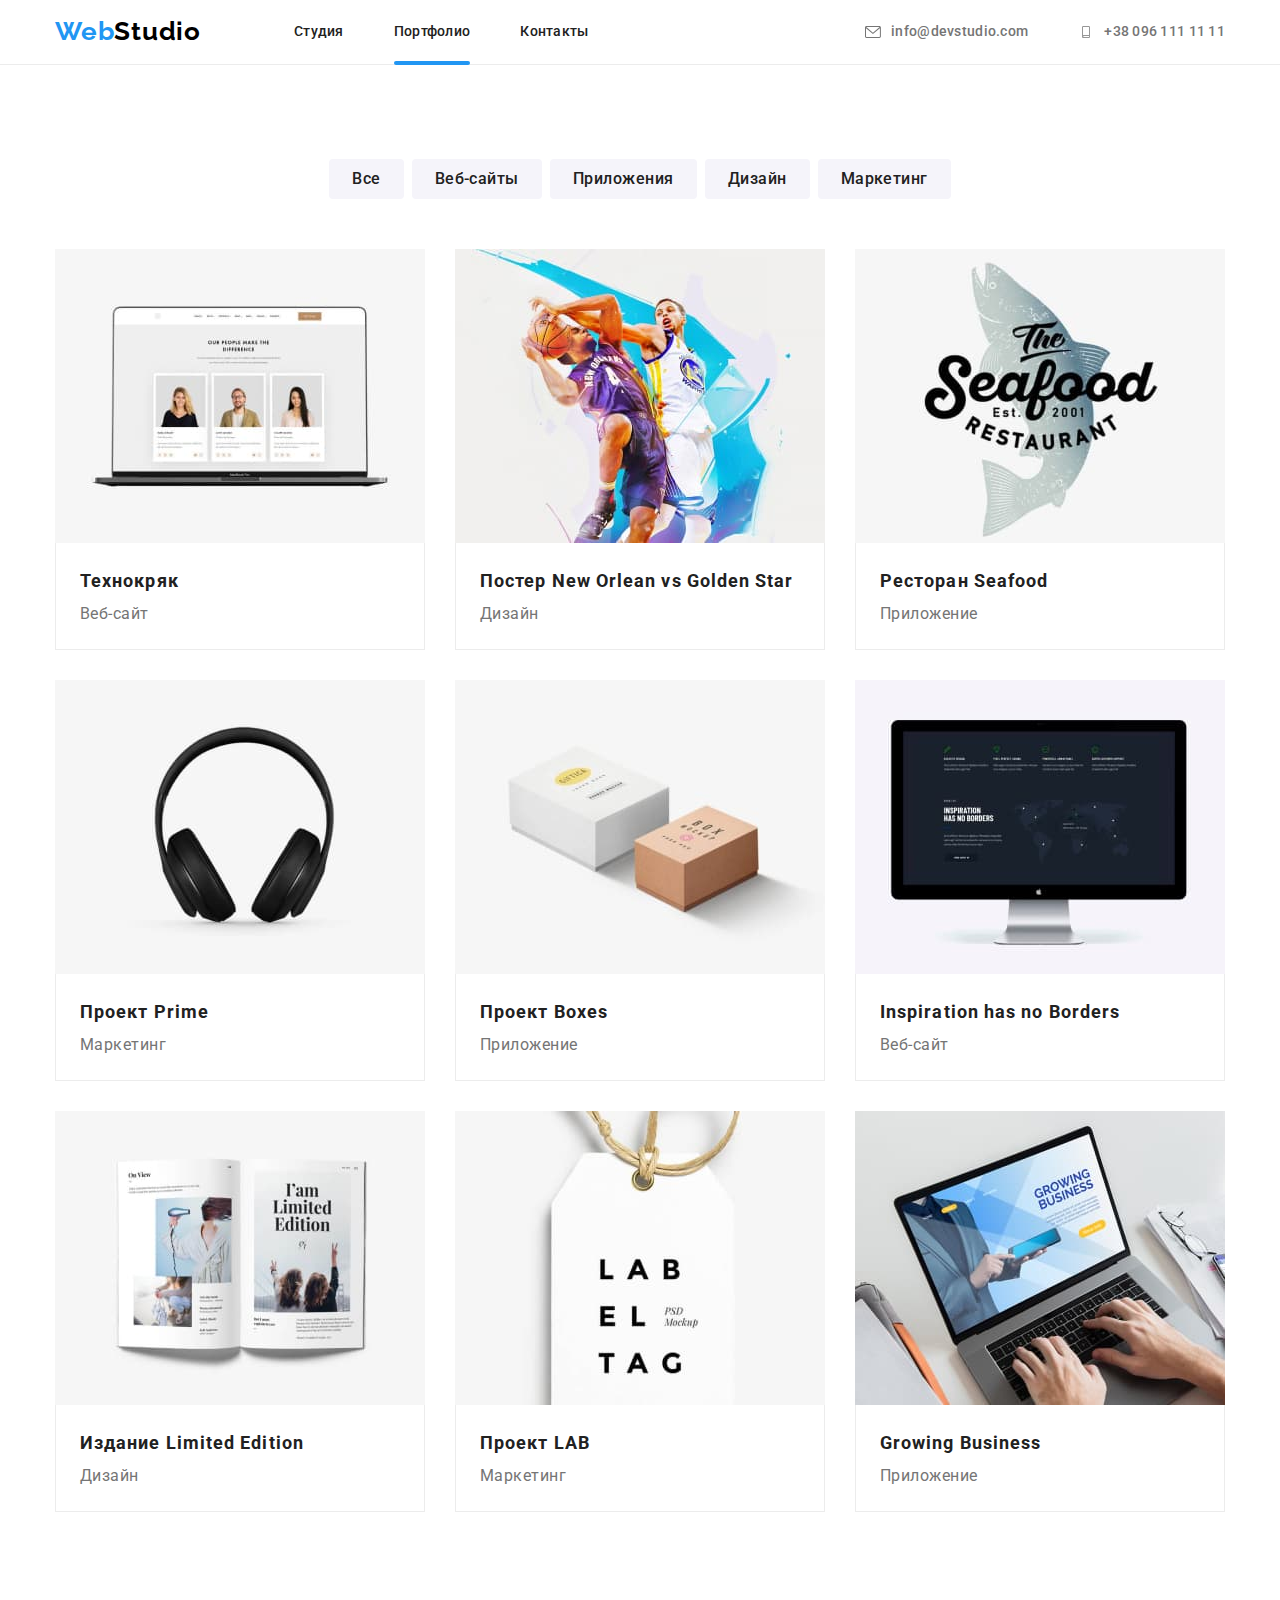
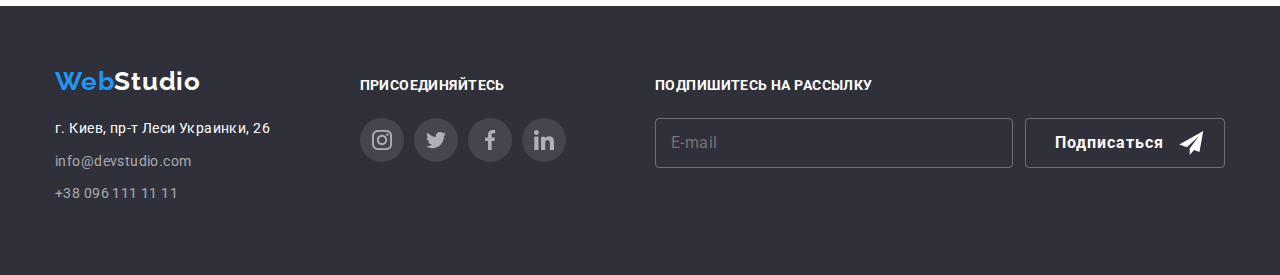
==== portfolio.html @ df714ef7 "17/12" ====
<!DOCTYPE html>
<html lang="en">
  <head>
    <meta charset="UTF-8" />
    <meta http-equiv="X-UA-Compatible" content="IE=edge" />
    <meta name="viewport" content="width=device-width, initial-scale=1.0" />
    <title>Document</title>
    <link rel="preconnect" href="https://fonts.googleapis.com" />
    <link rel="preconnect" href="https://fonts.gstatic.com" crossorigin />
    <link
      href="https://fonts.googleapis.com/css2?family=Raleway:wght@700&family=Roboto:wght@400;500;700&display=swap"
      rel="stylesheet"
    />
    <link rel="preconnect" href="https://fonts.googleapis.com" />
    <link rel="preconnect" href="https://fonts.gstatic.com" crossorigin />
    <link
      href="https://fonts.googleapis.com/css2?family=Roboto:wght@900&display=swap"
      rel="stylesheet"
    />
    <link
      rel="stylesheet"
      href="https://cdnjs.cloudflare.com/ajax/libs/modern-normalize/1.1.0/modern-normalize.min.css"
    />
    <link rel="stylesheet" href="./css/main.css" />
  </head>

  <body>
    <!--шапка портфолио-->

    <header class="header">
      <div class="conteiner header-main">
        <nav class="header-navigation">
          <a class="logo" href=""> <span class="logo-span">Web</span>Studio </a>
          <ul class="list header-navigation__header-list header-list">
            <li class="header-item">
              <a class="link header-link" href="./index.html">Студия</a>
            </li>
            <li class="header-item">
              <a class="link header-link current" href="./portfolio.html"
                >Портфолио</a
              >
            </li>
            <li class="header-item">
              <a class="link header-link" href="">Контакты</a>
            </li>
          </ul>
        </nav>

        <ul class="list list-link link-contacts">
          <li class="contacts-link">
            <a class="link link-mail" href="milto:info@devstudio.com">
              <div class="icon">
                <svg class="icon-link-mail" width="16" height="12">
                  <use
                    href="./images/icons/symbol-defs.svg#icon-envelope-hover"
                  ></use>
                </svg>
              </div>
              info@devstudio.com
            </a>
          </li>
          <li class="contacts-link">
            <a class="link link-phone" href="tel:+380961111111">
              <div class="icon">
                <svg class="icon-link-phone" width="16" height="12">
                  <use
                    href="./images/icons/symbol-defs.svg#icon-smartphone1"
                  ></use>
                </svg>
              </div>
              +38 096 111 11 11
            </a>
          </li>
        </ul>
      </div>
    </header>

    <!--основная информация портфолио-->
    <main>
      <section class="conteiner-hero-portfolio">
        <div class="conteiner">
          <ul class="list list-btn">
            <li class="title-btn">
              <button type="button" class="title-btn-portfolio">Все</button>
            </li>
            <li class="title-btn">
              <button type="button" class="title-btn-portfolio">
                Веб-сайты
              </button>
            </li>
            <li class="title-btn">
              <button type="button" class="title-btn-portfolio">
                Приложения
              </button>
            </li>
            <li class="title-btn">
              <button type="button" class="title-btn-portfolio">Дизайн</button>
            </li>
            <li class="title-btn">
              <button type="button" class="title-btn-portfolio">
                Маркетинг
              </button>
            </li>
          </ul>

          <h1 class="visually-hidden">заголовок которого нет</h1>
          <ul class="list list-portfolio">
            <li class="link-cards-portfolio">
              <a class="link cards-portfolio">
                <div class="portfolio-foto">
                  <img
                    src="./images/items/item  1.jpg"
                    alt="фото трех людей"
                    width="370"
                    height="294"
                  />
                  <div class="portfolio-foto-window">
                    <p class="text-window-portfolio">
                      Технокряк это современная площадка распространения
                      коронавируса. Компании используют эту платформу для
                      цифрового шпионажа и атак на защищённые сервера
                      конкурентов.
                    </p>
                  </div>
                </div>

                <div class="card-portfolio-footer">
                  <h2 class="title-work">Технокряк</h2>
                  <p class="name-work">Веб-сайт</p>
                </div>
              </a>
            </li>

            <li class="link-cards-portfolio">
              <a class="link cards-portfolio">
                <div class="portfolio-foto">
                  <img
                    src="./images/items/item 2.jpg"
                    alt="фото спортсменов"
                    width="370"
                    height="294"
                  />
                  <div class="portfolio-foto-window">
                    <p class="text-window-portfolio">
                      Технокряк это современная площадка распространения
                      коронавируса. Компании используют эту платформу для
                      цифрового шпионажа и атак на защищённые сервера
                      конкурентов.
                    </p>
                  </div>
                </div>

                <div class="card-portfolio-footer">
                  <h2 class="title-work">Постер New Orlean vs Golden Star</h2>
                  <p class="name-work">Дизайн</p>
                </div>
              </a>
            </li>

            <li class="link-cards-portfolio">
              <a class="link cards-portfolio">
                <div class="portfolio-foto">
                  <img
                    src="./images/items/item  3.jpg"
                    alt="фото постера ресторана"
                    width="370"
                    height="294"
                  />
                  <div class="portfolio-foto-window">
                    <p class="text-window-portfolio">
                      Технокряк это современная площадка распространения
                      коронавируса. Компании используют эту платформу для
                      цифрового шпионажа и атак на защищённые сервера
                      конкурентов.
                    </p>
                  </div>
                </div>

                <div class="card-portfolio-footer">
                  <h2 class="title-work">Ресторан Seafood</h2>
                  <p class="name-work">Приложение</p>
                </div>
              </a>
            </li>

            <li class="link-cards-portfolio">
              <a class="link cards-portfolio">
                <div class="portfolio-foto">
                  <img
                    src="./images/items/item 4.jpg"
                    alt="фото наушников"
                    width="370"
                    height="294"
                  />
                  <div class="portfolio-foto-window">
                    <p class="text-window-portfolio">
                      Технокряк это современная площадка распространения
                      коронавируса. Компании используют эту платформу для
                      цифрового шпионажа и атак на защищённые сервера
                      конкурентов.
                    </p>
                  </div>
                </div>

                <div class="card-portfolio-footer">
                  <h2 class="title-work">Проект Prime</h2>
                  <p class="name-work">Маркетинг</p>
                </div>
              </a>
            </li>

            <li class="link-cards-portfolio">
              <a class="link cards-portfolio">
                <div class="portfolio-foto">
                  <img
                    src="./images/items/item 5.jpg"
                    alt="фото двух коробок"
                    width="370"
                    height="294"
                  />
                  <div class="portfolio-foto-window">
                    <p class="text-window-portfolio">
                      Технокряк это современная площадка распространения
                      коронавируса. Компании используют эту платформу для
                      цифрового шпионажа и атак на защищённые сервера
                      конкурентов.
                    </p>
                  </div>
                </div>

                <div class="card-portfolio-footer">
                  <h2 class="title-work">Проект Boxes</h2>
                  <p class="name-work">Приложение</p>
                </div>
              </a>
            </li>

            <li class="link-cards-portfolio">
              <a class="link cards-portfolio">
                <div class="portfolio-foto">
                  <img
                    src="./images/items/item 6.jpg"
                    alt="фото монитора компьютера"
                    width="370"
                    height="294"
                  />
                  <div class="portfolio-foto-window">
                    <p class="text-window-portfolio">
                      Технокряк это современная площадка распространения
                      коронавируса. Компании используют эту платформу для
                      цифрового шпионажа и атак на защищённые сервера
                      конкурентов.
                    </p>
                  </div>
                </div>

                <div class="card-portfolio-footer">
                  <h2 class="title-work">Inspiration has no Borders</h2>
                  <p class="name-work">Веб-сайт</p>
                </div>
              </a>
            </li>

            <li class="link-cards-portfolio">
              <a class="link cards-portfolio">
                <div class="portfolio-foto">
                  <img
                    src="./images/items/item 7.jpg"
                    alt="фото раскрытой книги"
                    width="370"
                    height="294"
                  />
                  <div class="portfolio-foto-window">
                    <p class="text-window-portfolio">
                      Технокряк это современная площадка распространения
                      коронавируса. Компании используют эту платформу для
                      цифрового шпионажа и атак на защищённые сервера
                      конкурентов.
                    </p>
                  </div>
                </div>

                <div class="card-portfolio-footer">
                  <h2 class="title-work">Издание Limited Edition</h2>
                  <p class="name-work">Дизайн</p>
                </div>
              </a>
            </li>

            <li class="link-cards-portfolio">
              <a class="link cards-portfolio">
                <div class="portfolio-foto">
                  <img
                    src="./images/items/item 8.jpg"
                    alt="фото товарной бирки"
                    width="370"
                    height="294"
                  />
                  <div class="portfolio-foto-window">
                    <p class="text-window-portfolio">
                      Технокряк это современная площадка распространения
                      коронавируса. Компании используют эту платформу для
                      цифрового шпионажа и атак на защищённые сервера
                      конкурентов.
                    </p>
                  </div>
                </div>
                <div class="card-portfolio-footer">
                  <h2 class="title-work">Проект LAB</h2>
                  <p class="name-work">Маркетинг</p>
                </div>
              </a>
            </li>

            <li class="link-cards-portfolio">
              <a class="link cards-portfolio">
                <div class="portfolio-foto">
                  <img
                    src="./images/items/item  9.jpg"
                    alt="фото открытого ноутбука"
                    width="370"
                    height="294"
                  />
                  <div class="portfolio-foto-window">
                    <p class="text-window-portfolio">
                      Технокряк это современная площадка распространения
                      коронавируса. Компании используют эту платформу для
                      цифрового шпионажа и атак на защищённые сервера
                      конкурентов.
                    </p>
                  </div>
                </div>
                <div class="card-portfolio-footer">
                  <h2 class="title-work">Growing Business</h2>
                  <p class="name-work">Приложение</p>
                </div>
              </a>
            </li>
          </ul>
        </div>
      </section>
    </main>
    <footer class="conteiner-footer">
      <div class="conteiner footer-main">
        <div class="conteiner-footer-inform">
          <a class="logo logo-footer" href="./index.html">
            <span class="logo-span">Web</span>Studio
          </a>

          <address class="address">г. Киев, пр-т Леси Украинки, 26</address>
          <ul class="list list-link list-link-footer">
            <li>
              <a class="link footer-link" href="milto:info@devstudio.com"
                >info@devstudio.com</a
              >
            </li>
            <li>
              <a class="link footer-link" href="tel:+380961111111"
                >+38 096 111 11 11</a
              >
            </li>
          </ul>
        </div>
        <div class="conteiner-footer-social-links">
          <h2 class="title-social-links">присоединяйтесь</h2>
          <ul class="list social-list-footer">
            <li class="social-footer-item">
              <a href="" class="link footer-social-link">
                <svg class="footer-social-icon" width="20" height="20">
                  <use
                    href="./images/icons/symbol-defs.svg#icon-instagram-2"
                  ></use>
                </svg>
              </a>
            </li>
            <li class="social-footer-item">
              <a href="" class="link footer-social-link">
                <svg class="footer-social-icon" width="20" height="20">
                  <use
                    href="./images/icons/symbol-defs.svg#icon-twitter-1"
                  ></use>
                </svg>
              </a>
            </li>
            <li class="social-footer-item">
              <a href="" class="link footer-social-link">
                <svg class="footer-social-icon" width="20" height="20">
                  <use
                    href="./images/icons/symbol-defs.svg#icon-facebook-1"
                  ></use>
                </svg>
              </a>
            </li>
            <li class="social-footer-item">
              <a href="" class="link footer-social-link">
                <svg class="footer-social-icon" width="20" height="20">
                  <use
                    href="./images/icons/symbol-defs.svg#icon-linkedin-1"
                  ></use>
                </svg>
              </a>
            </li>
          </ul>
        </div>
        <div class="conteiner-footer-proposition">
          <h2 class="footer-title-proposition">Подпишитесь на рассылку</h2>
          <form action="#" class="footer-form">
            <label class="footer-label">
              <input
                type="email"
                name="email"
                class="email-footer-proposition"
                placeholder="E-mail"
              />
            </label>
            <button type="submit" class="btn btn-footer-proposition">
              Подписаться
              <svg class="footer-icon-proposition" widht="24" height="24">
                <use href="./images/icons/symbol-defs.svg#icon-icon-send"></use>
              </svg>
            </button>
          </form>
        </div>
      </div>
    </footer>
  </body>
</html>
---- css/main.css ----
:root {
  --main-title-color: #ffffff;
  --second-title-color: #212121;
  --main-text-color: #757575;
  --second-text-color: rgba(255, 255, 255, 0.6);
  --third-text-color: #212121;
  --accent-color: #2196f3;
  --first-btn-color: #2196f3;
  --second-btn-color: #ffffff;
  --third-btn-color: #212121;
  --background-btn: #f5f4fa;
  --header-text-color: #ffffff;
  --header-second-text-color: #212121;
  --header-third-text-color: #757575;
  --footer-text-color: #ffffff;
  --footer-second-link-color: rgba(255, 255, 255, 0.6);
  --header-mail-color: #2196f3;
  --logo-color: #000000;
  --logo-color-footer: #fff;
  --logo-span-color: #2196f3;
  --link-color: #212121;
  --second-link-color: #757575;
  --link-accent: #2196f3;
  --border-color-head: #ececec;
  --background-color-footer: #2f303a;
  --background-color-team: #f5f4fa;
  --link-color-second: #afb1b8;
  --timing-function: cubic-bezier(0.4, 0, 0.2, 1);
}

P h1,
h2,
h3,
h4,
h5,
h6 {
  margin: 0;
}

ul {
  margin: 0;
  padding: 0;
}

img {
  display: block;
  max-width: 100%;
}

button {
  cursor: pointer;
}

.conteiner-footer-social-links {
  display: block;
  padding: 0;
  margin: 0;
}

.social-list-footer {
  display: flex;
  align-items: center;
  justify-content: center;
}

.social-team-list {
  display: flex;
  align-items: center;
  justify-content: center;
  margin-top: 16px;
}

.social-team-item {
  width: 44px;
  height: 44px;
  display: flex;
}

.social-team-item + .social-team-item {
  margin-left: 10px;
}

.mamber-social-link {
  width: 100%;
  height: 100%;
  border-radius: 50%;
  display: flex;
  align-items: center;
  justify-content: center;
  transition: background-color 250ms var(--timing-function);
}

.mamber-social-link:focus, .mamber-social-link:hover {
  background-color: #2196f3;
}

.mamber-social-icon {
  display: flex;
  fill: var(--link-color-second);
  transition: fill 250ms var(--timing-function);
}

.mamber-social-link:hover .mamber-social-icon,
.mamber-social-link:focus .mamber-social-icon {
  fill: #fff;
}

.conteiner {
  width: 1200px;
  padding-left: 15px;
  padding-right: 15px;
  margin-left: auto;
  margin-right: auto;
  padding-top: -94px;
  padding-bottom: -94px;
}

body {
  font-family: Roboto, sans-serif;
  margin: 0;
}

.list {
  list-style: none;
  text-decoration: none;
  padding: 0;
}

.link {
  text-decoration: none;
  font-weight: 500;
  font-size: 14px;
  line-height: 1.14;
  letter-spacing: 0.02em;
  color: var(--second-link-color);
  cursor: pointer;
  transition: color 250ms var(--timing-function);
}

.visually-hidden {
  position: absolute;
  clip: rect(0 0 0 0);
  width: 1px;
  height: 1px;
  margin: -1px;
  border: 0;
  padding: 0;
  overflow: hidden;
}

.backdrop {
  width: 100vw;
  height: 100vh;
  background-color: rgba(0, 0, 0, 0.2);
  position: fixed;
  top: 0;
  left: 0;
  transition: opacity 250ms linear, visibility 250ms linear;
  visibility: visible;
  opacity: 1;
}

.backdrop .is-hidden .modal {
  transform: scale(1.5) rotate(180deg);
  transition: transform 250ms perspective-origin 250ms;
}

.modal {
  width: 528px;
  min-height: 581px;
  background-color: #fff;
  border-radius: 4px;
  top: 50%;
  left: 50%;
  bottom: 0;
  padding: 40px;
  align-items: center;
  transform: translate(-50%, -50%);
  position: absolute;
  transition: transform 250ms, perspective-origin 250ms;
}

.modal-close {
  width: 30px;
  height: 30px;
  background-color: transparent;
  border: 1px solid rgba(0, 0, 0, 0.292);
  border-radius: 50%;
  position: absolute;
  top: 10px;
  right: 10px;
  display: flex;
  align-items: center;
  justify-content: center;
}

.is-hidden {
  visibility: hidden;
  opacity: 0;
  pointer-events: none;
}

.title-modal {
  font-weight: 700;
  font-size: 20px;
  line-height: 1.15;
  text-align: center;
  letter-spacing: 0.03em;
  margin-bottom: 12px;
  margin-top: 0;
  color: var(--second-title-color);
}

.modal-form-input {
  width: 100%;
  height: 40px;
  border: 1px solid rgba(33, 33, 33, 0.2);
  border-radius: 4px;
  padding-left: 42px;
  padding-right: 12px;
  margin: 0;
  color: var(--main-text-color);
  font-weight: 600;
  cursor: pointer;
  outline: none;
  transition: border-color 250ms var(--timing-function);
}

.modal-form-input:focus {
  border-color: var(--accent-color);
}

.modal-form-input:focus + .icone-modal-form {
  fill: var(--accent-color);
}

.title-input {
  font-weight: 400;
  font-size: 12px;
  line-height: 1.16;
  letter-spacing: 0.01em;
  color: var(--main-text-color);
  display: block;
  margin-bottom: 4px;
}

.modal-field {
  display: block;
  margin-bottom: 10px;
}

.input-wrap {
  position: relative;
}

.modal-form-text {
  width: 100%;
  height: 120px;
  border: 1px solid rgba(33, 33, 33, 0.2);
  border-radius: 4px;
  padding: 12px 16px;
  resize: none;
}

.modal-btn {
  width: 200px;
  height: 50px;
  display: block;
  margin: auto;
  background-color: var(--accent-color);
  color: var(--main-title-color);
  cursor: pointer;
  border: 1px solid transparent;
  border-radius: 4px;
  box-shadow: 0px 1px 3px rgba(0, 0, 0, 0.12), 0px 1px 1px rgba(0, 0, 0, 0.14), 0px 2px 1px rgba(0, 0, 0, 0.2);
}

.modal-btn:hover {
  box-shadow: 0px 4px 4px rgba(0, 0, 0, 0.25);
}

.icone-modal-form {
  position: absolute;
  left: 12px;
  top: 50%;
  transform: translateY(-50%);
  transition: fill 250ms var(--timing-function);
}

.check-row {
  display: inline-block;
  align-items: center;
  margin-top: 20px;
  margin-bottom: 30px;
}

.check-text {
  font-weight: normal;
  font-size: 14px;
  line-height: 1.71;
  letter-spacing: 0.03em;
  display: flex;
  align-items: center;
  color: var(--main-text-color);
}

.check-item {
  width: 16px;
  height: 15px;
  border: 2px solid #212121;
  border-radius: 2px;
  margin-right: 8.38px;
  display: flex;
  align-items: center;
  justify-content: center;
}

.icone-check {
  fill: #fff;
}

.modal-check:checked + .check-text .check-item {
  background-color: var(--accent-color);
  border: none;
}

.policy-link {
  color: var(--accent-color);
}

.title-team {
  margin-bottom: 50px;
  margin-top: 0;
  font-weight: bold;
  font-size: 36px;
  line-height: 1.16;
  text-align: center;
  letter-spacing: 0.03em;
  color: var(--second-title-color);
}

.title-work {
  margin-bottom: 0;
  margin-top: 0;
  font-weight: 700;
  font-size: 18px;
  line-height: 2;
  letter-spacing: 0.06em;
  color: var(--second-title-color);
}

.title-clients {
  margin-bottom: 50px;
  margin-top: 0;
  font-weight: bold;
  font-size: 36px;
  line-height: 1.16;
  text-align: center;
  letter-spacing: 0.03em;
  color: var(--second-title-color);
}

.list-btn {
  display: flex;
  align-items: center;
  justify-content: center;
  margin-bottom: 50px;
}

.list-btn .title-btn + .title-btn {
  margin-left: 8px;
}

.title-btn-portfolio {
  display: inline-block;
  border-radius: 4px;
  padding: 6px 22px;
  font-family: inherit;
  font-style: normal;
  font-weight: 500;
  font-size: 16px;
  line-height: 1.62;
  text-align: center;
  letter-spacing: 0.03em;
  color: var(--third-btn-color);
  background-color: var(--background-btn);
  border: 1px solid transparent;
  cursor: pointer;
  transition: box-shadow 250ms var(--timing-function), color 250ms var(--timing-function), background-color 250ms var(--timing-function);
}

.title-btn-portfolio:hover,
.title-btn-portfolio:focus {
  color: var(--second-btn-color);
  background-color: var(--first-btn-color);
  box-shadow: 0px 4px 4px rgba(0, 0, 0, 0.25);
}

.btn-footer-proposition {
  display: flex;
  width: 200px;
  height: 50px;
  align-items: center;
  padding-left: 29px;
  background-color: transparent;
  box-sizing: border-box;
  border: 1px solid rgba(255, 255, 255, 0.3);
  border-radius: 4px;
  font-weight: 700;
  font-size: 16px;
  line-height: 1.87;
  text-align: center;
  letter-spacing: 0.06em;
  color: white;
  fill: white;
  transition: border-color 250ms var(--timing-function), background-color 250ms var(--timing-function);
}

.btn-footer-proposition:hover {
  border-color: var(--accent-color);
  background-color: var(--accent-color);
}

.header {
  display: flex;
  border-bottom: 1px solid var(--border-color-head);
}

.header-main {
  display: flex;
  align-items: center;
  justify-content: space-around;
}

.header-navigation {
  display: flex;
  align-items: center;
  justify-content: center;
  text-decoration: none;
  font-weight: 700;
  font-size: 26px;
  line-height: 1.19;
  letter-spacing: 0.03em;
  color: var(--header-second-text-color);
}

.header-list {
  display: flex;
}

.header-list .header-item + .header-item {
  margin-left: 50px;
}

.header-item:last-child {
  margin-right: 0;
}

.header-link {
  display: block;
  position: relative;
  padding-top: 24px;
  padding-bottom: 24px;
  font-weight: 500;
  font-size: 14px;
  line-height: 1.14;
  letter-spacing: 0.02em;
  text-decoration: none;
  color: var(--link-color);
}

.conteiner-footer {
  display: flex;
  background-color: var(--background-color-footer);
  padding-top: 60px;
  padding-bottom: 60px;
  margin-left: 0;
  margin-right: 0;
}

.footer-main {
  display: flex;
  align-items: baseline;
  justify-content: space-between;
}

.conteiner-footer-inform {
  display: block;
  padding: 0;
  margin: 0;
}

.address {
  display: flex;
  padding-bottom: 9px;
  font-style: normal;
  font-weight: normal;
  font-size: 14px;
  line-height: 1.71;
  letter-spacing: 0.03em;
  color: var(--footer-text-color);
}

.title-social-links {
  margin-bottom: 20px;
  font-weight: bold;
  font-size: 14px;
  line-height: 1.71;
  letter-spacing: 0.03em;
  text-transform: uppercase;
  color: var(--footer-text-color);
}

.list-link-footer {
  display: block;
}

.footer-link {
  display: block;
  margin-bottom: 9px;
  font-weight: normal;
  font-size: 14px;
  line-height: 1.71;
  letter-spacing: 0.03em;
  color: var(--footer-second-link-color);
  background-color: #2f303a;
}

.social-footer-item {
  width: 44px;
  height: 44px;
  display: flex;
}

.social-footer-item + .social-footer-item {
  margin-left: 10px;
}

.footer-social-link {
  width: 100%;
  height: 100%;
  border-radius: 50%;
  background-color: #44454e;
  display: flex;
  align-items: center;
  justify-content: center;
  transition: background-color 250ms var(--timing-function);
}

.footer-social-icon {
  display: flex;
  fill: var(--link-color-second);
}

.footer-social-link:hover,
.footer-social-link:focus {
  background-color: #2196f3;
}

.footer-social-link:hover .footer-social-icon,
.footer-social-link:focus .footer-social-icon {
  fill: #fff;
}

.conteiner-footer-proposition {
  display: block;
}

.footer-form {
  display: flex;
  align-items: center;
}

.footer-title-proposition {
  margin-bottom: 20px;
  font-weight: bold;
  font-size: 14px;
  line-height: 1.71;
  letter-spacing: 0.03em;
  text-transform: uppercase;
  color: var(--footer-text-color);
}

.email-footer-proposition {
  width: 358px;
  height: 50px;
  margin-right: 12px;
  padding-left: 15px;
  font-weight: normal;
  font-size: 16px;
  line-height: 1.25;
  display: flex;
  box-sizing: border-box;
  align-items: center;
  letter-spacing: 0.03em;
  color: rgba(226, 226, 226, 0.6);
  border: 1px solid rgba(255, 255, 255, 0.3);
  border-radius: 4px;
  background-color: transparent;
  transition: border-color 250ms var(--timing-function);
}

.email-footer-proposition:hover {
  border-color: var(--accent-color);
}

.hero-main {
  max-width: 1600px;
  height: 600px;
  margin-left: auto;
  margin-right: auto;
  outline: 1px solid black;
  background-image: linear-gradient(to right, rgba(47, 48, 58, 0.4), rgba(47, 48, 58, 0.4)), url("../images/Img.jpg");
  background-repeat: no-repeat;
  background-size: cover;
  background-position: center;
  background-color: rgba(47, 48, 58, 0.4);
  text-align: center;
  justify-content: center;
  padding-top: 200px;
  padding-bottom: 200px;
}

.hero-btn {
  display: inline-block;
  justify-content: center;
  border-radius: 4px;
  padding: 10px 32px;
  min-width: 200px;
  min-height: 50px;
  justify-content: center;
  border: 1px solid transparent;
  text-align: center;
  font-weight: 500;
  font-size: 14px;
  line-height: 1.14;
  letter-spacing: 0.02em;
  color: var(--second-btn-color);
  background-color: var(--first-btn-color);
}

.conteiner-hero {
  padding-top: 94px;
  padding-bottom: 94px;
  margin: 0;
}

.main-title {
  margin-top: 0;
  margin-bottom: 30px;
  font-weight: 900;
  font-size: 44px;
  line-height: 1.36;
  text-align: center;
  letter-spacing: 0.06em;
  text-transform: uppercase;
  color: var(--main-title-color);
}

.list-specification {
  display: flex;
  margin: 0;
}

.list-specification .item-specification + .item-specification {
  margin-left: 30px;
}

.item-specification {
  display: block;
  width: 270px;
  margin: 0;
  padding: 0;
}

.thumb {
  width: 270px;
  height: 120px;
  background-color: #f5f4fa;
  margin-bottom: 30px;
  display: flex;
  justify-content: center;
  align-items: center;
}

.thumb > .item-specification-thumb {
  margin: 25px 102.34px;
  object-position: center;
}

.title-specification {
  margin: 0;
  padding-top: 0;
  margin-bottom: 10px;
  font-weight: 700;
  font-size: 14px;
  line-height: 1.14;
  letter-spacing: 0.03em;
  text-transform: uppercase;
  color: var(--third-text-color);
}

.content-specification {
  margin: 0;
  padding: 0;
  font-size: 14px;
  line-height: 1.71;
  letter-spacing: 0.03em;
  color: var(--main-text-color);
}

.conteiner-work {
  display: block;
  text-align: center;
  padding-bottom: 94px;
  padding-left: 0;
  padding-right: 0;
}

.hero-title-work {
  font-style: normal;
  font-weight: bold;
  font-size: 36px;
  line-height: 1.16;
  text-align: center;
  letter-spacing: 0.03em;
  padding: 0;
  margin-top: 0;
  margin-bottom: 50px;
}

.list-work {
  display: flex;
  margin: 0;
  justify-content: space-between;
}

.list-work-foto {
  display: flex;
  width: 370px;
  position: relative;
}

.list-work .list-work-foto + .list-work-foto {
  margin-left: 30px;
}

.work-proposition {
  display: flex;
  position: absolute;
  width: 370px;
  height: 70px;
  bottom: 0;
  background-color: rgba(47, 48, 58, 0.8);
}

.work-proposition-name {
  display: flex;
  width: 100%;
  align-items: center;
  justify-content: center;
  font-weight: bold;
  font-size: 14px;
  line-height: 1.14;
  text-align: center;
  letter-spacing: 0.03em;
  text-transform: uppercase;
  color: var(--main-title-color);
}

.conteiner-team {
  margin: 0;
  padding-top: 94px;
  padding-bottom: 94px;
  background-color: var(--background-color-team);
}

.list-team {
  display: flex;
  justify-content: center;
  margin: 0;
  padding: 0;
}

.card-mamber {
  width: 270px;
  border: 1px solid transparent;
  border-radius: 0px 0px 4px 4px;
  box-shadow: 0px 4px 4px rgba(0, 0, 0, 0.25);
  background-color: #fff;
}

.list-team .card-mamber + .card-mamber {
  margin-left: 30px;
}

.foto-mamber {
  display: block;
  min-width: 100%;
  height: auto;
}

.footer-card {
  flex-grow: 1;
  margin: 0;
  padding-top: 30px;
  padding-bottom: 30px;
  border: 1px solid transparent;
}

.name-mamber {
  margin: 0;
  padding-bottom: 10px;
  padding-left: auto;
  font-weight: 500;
  font-size: 16px;
  line-height: 1.18;
  text-align: center;
  letter-spacing: 0.03em;
  color: var(--second-title-color);
}

.position-mamber {
  margin: 0;
  font-weight: normal;
  font-size: 16px;
  line-height: 1.18;
  text-align: center;
  letter-spacing: 0.03em;
  color: var(--main-text-color);
}

.clients {
  margin: 0;
  padding-top: 94px;
  padding-bottom: 94px;
}

.list-clients {
  display: flex;
  justify-content: center;
  margin: 0;
  padding: 0;
}

.card-client {
  display: block;
  justify-content: center;
  align-items: center;
  width: 170px;
  height: 92px;
}

.card-client + .card-client {
  margin-left: 30px;
}

.item-client {
  display: flex;
  width: 100%;
  height: 100%;
  align-items: center;
  justify-content: center;
  border: 1px solid #afb1b8;
  border-radius: 4px;
  transition: fill 250ms var(--timing-function);
}

.logo-client {
  fill: #afb1b8;
}

.item-client:hover,
.item-client:focus {
  border-color: var(--accent-color);
}

.item-client:hover .logo-client,
.item-client:focus .logo-client {
  fill: var(--accent-color);
}

.current::after {
  content: "";
  display: block;
  position: absolute;
  width: 100%;
  height: 4px;
  background-color: var(--accent-color);
  border-radius: 2px;
  left: 0;
  bottom: -1px;
}

.link:hover,
.link:focus {
  color: var(--link-accent);
}

.link-contacts {
  display: inline-flex;
  align-items: center;
  margin-left: auto;
  font-weight: 500;
  font-size: 14px;
  line-height: 1.14;
  letter-spacing: 0.02em;
  color: var(--second-link-color);
}

.contacts-link {
  display: flex;
  padding-top: 10px;
  padding-bottom: 10px;
}

.link-contacts .contacts-link + .contacts-link {
  margin-left: 50px;
}

.icon {
  display: flex;
  margin-right: 10px;
  align-items: center;
  justify-content: center;
}

.link-mail {
  display: flex;
  align-items: center;
  justify-content: center;
  transition: color 250ms var(--timing-function);
}

.link-mail:hover,
.link-mail:focus {
  color: var(--accent-color);
}

.icon-link-mail:hover,
.icon-link-mail:focus {
  color: var(--link-accent);
}

.icon-link-mail {
  display: flex;
  align-items: center;
  justify-content: center;
  fill: currentColor;
  transition: color 250ms var(--timing-function);
}

.link-phone {
  display: flex;
  align-items: center;
  justify-content: center;
  transition: color 250ms var(--timing-function);
}

.link-phone:hover,
.link-phone:focus {
  color: var(--accent-color);
}

.icon-link-phone {
  display: flex;
  align-items: center;
  justify-content: center;
  fill: currentColor;
  transition: fill 250ms var(--timing-function);
}

.icon-link-phone:hover,
.icon-link-phone:focus {
  fill: var(--link-accent);
}

.logo {
  font-family: Raleway;
  text-decoration: none;
  margin-right: 93px;
  margin-left: 0;
  font-weight: 700;
  font-size: 26px;
  line-height: 1.19;
  letter-spacing: 0.03em;
  color: var(--logo-color);
}

.logo-footer {
  display: inline-flex;
  color: var(--logo-color-footer);
  margin: 0;
  margin-bottom: 20px;
}

.logo-span {
  font-family: Raleway;
  text-decoration: none;
  font-weight: bold;
  font-size: 26px;
  line-height: 31px;
  letter-spacing: 0.03em;
  color: var(--logo-span-color);
}

.header {
  display: flex;
  border-bottom: 1px solid var(--border-color-head);
}

.header-main {
  display: flex;
  align-items: center;
  justify-content: space-around;
}

.header-navigation {
  display: flex;
  align-items: center;
  justify-content: center;
  text-decoration: none;
  font-weight: 700;
  font-size: 26px;
  line-height: 1.19;
  letter-spacing: 0.03em;
  color: var(--header-second-text-color);
}

.header-list {
  display: flex;
}

.header-list .header-item + .header-item {
  margin-left: 50px;
}

.header-item:last-child {
  margin-right: 0;
}

.header-link {
  display: block;
  position: relative;
  padding-top: 24px;
  padding-bottom: 24px;
  font-weight: 500;
  font-size: 14px;
  line-height: 1.14;
  letter-spacing: 0.02em;
  text-decoration: none;
  color: var(--link-color);
}

.conteiner-hero-portfolio {
  padding-top: 94px;
  padding-bottom: 94px;
}

.hero-portfolio {
  display: flex;
  flex-wrap: wrap;
}

.conteiner-portfolio-cards {
  display: flex;
  flex-wrap: wrap;
  margin-top: 94px;
  margin-bottom: 94px;
  margin-left: auto;
  margin-right: auto;
}

.list-portfolio {
  display: flex;
  flex-wrap: wrap;
  padding-left: auto;
  padding-right: auto;
}

.portfolio-foto {
  position: relative;
  width: 370px;
  height: 294px;
  overflow: hidden;
  transition: transform 250ms var(--timing-function);
}

.text-window-portfolio {
  font-weight: normal;
  font-size: 18px;
  line-height: 1.56;
  letter-spacing: 0.03em;
  color: var(--main-title-color);
}

.link-cards-portfolio {
  display: flex;
  flex-direction: column;
  width: calc(100%-60px)/3;
  margin-top: 30px;
  margin-right: 30px;
  margin-bottom: 0;
  cursor: pointer;
  transition: box-shadow 250ms var(--timing-function);
}

.portfolio-foto-window {
  display: inline-block;
  justify-content: center;
  align-items: center;
  padding: 63px 24px;
  position: absolute;
  content: "";
  width: 100%;
  height: 100%;
  top: 0;
  left: 0;
  opacity: 0;
  background-color: var(--accent-color);
  transition: transform 250ms var(--timing-function);
  transform: translateY(100%);
}

.cards-portfolio:hover .portfolio-foto-window {
  transform: translateY(0);
  opacity: 1;
}

.link-cards-portfolio:nth-child(-n + 3) {
  margin-top: 0;
}

.link-cards-portfolio:nth-child(3n) {
  margin-right: 0;
}

.cards-portfolio > .card-portfolio-footer {
  flex-grow: 1;
  margin-top: 0;
  padding-left: 24px;
  padding-right: 24px;
  padding-top: 20px;
  padding-bottom: 20px;
  border: 1px solid var(--border-color-head);
  border-top: transparent;
}

.link-cards-portfolio:hover {
  box-shadow: 0px 4px 4px rgba(0, 0, 0, 0.25);
}

.name-work {
  margin-top: 0;
  margin-bottom: 0;
  font-weight: normal;
  font-size: 16px;
  line-height: 1.87;
  letter-spacing: 0.03em;
  color: var(--main-text-color);
}

.conteiner-footer {
  display: flex;
  background-color: var(--background-color-footer);
  padding-top: 60px;
  padding-bottom: 60px;
  margin-left: 0;
  margin-right: 0;
}

.footer-main {
  display: flex;
  align-items: baseline;
  justify-content: space-between;
}

.conteiner-footer-inform {
  display: block;
  padding: 0;
  margin: 0;
}

.address {
  display: flex;
  padding-bottom: 9px;
  font-style: normal;
  font-weight: normal;
  font-size: 14px;
  line-height: 1.71;
  letter-spacing: 0.03em;
  color: var(--footer-text-color);
}

.title-social-links {
  margin-bottom: 20px;
  font-weight: bold;
  font-size: 14px;
  line-height: 1.71;
  letter-spacing: 0.03em;
  text-transform: uppercase;
  color: var(--footer-text-color);
}

.list-link-footer {
  display: block;
}

.footer-link {
  display: block;
  margin-bottom: 9px;
  font-weight: normal;
  font-size: 14px;
  line-height: 1.71;
  letter-spacing: 0.03em;
  color: var(--footer-second-link-color);
  background-color: #2f303a;
}

.social-footer-item {
  width: 44px;
  height: 44px;
  display: flex;
}

.social-footer-item + .social-footer-item {
  margin-left: 10px;
}

.footer-social-link {
  width: 100%;
  height: 100%;
  border-radius: 50%;
  background-color: #44454e;
  display: flex;
  align-items: center;
  justify-content: center;
  transition: background-color 250ms var(--timing-function);
}

.footer-social-icon {
  display: flex;
  fill: var(--link-color-second);
}

.footer-social-link:hover,
.footer-social-link:focus {
  background-color: #2196f3;
}

.footer-social-link:hover .footer-social-icon,
.footer-social-link:focus .footer-social-icon {
  fill: #fff;
}

.conteiner-footer-proposition {
  display: block;
}

.footer-form {
  display: flex;
  align-items: center;
}

.footer-title-proposition {
  margin-bottom: 20px;
  font-weight: bold;
  font-size: 14px;
  line-height: 1.71;
  letter-spacing: 0.03em;
  text-transform: uppercase;
  color: var(--footer-text-color);
}

.email-footer-proposition {
  width: 358px;
  height: 50px;
  margin-right: 12px;
  padding-left: 15px;
  font-weight: normal;
  font-size: 16px;
  line-height: 1.25;
  display: flex;
  box-sizing: border-box;
  align-items: center;
  letter-spacing: 0.03em;
  color: rgba(226, 226, 226, 0.6);
  border: 1px solid rgba(255, 255, 255, 0.3);
  border-radius: 4px;
  background-color: transparent;
  transition: border-color 250ms var(--timing-function);
}

.email-footer-proposition:hover {
  border-color: var(--accent-color);
}
/*# sourceMappingURL=main.css.map */
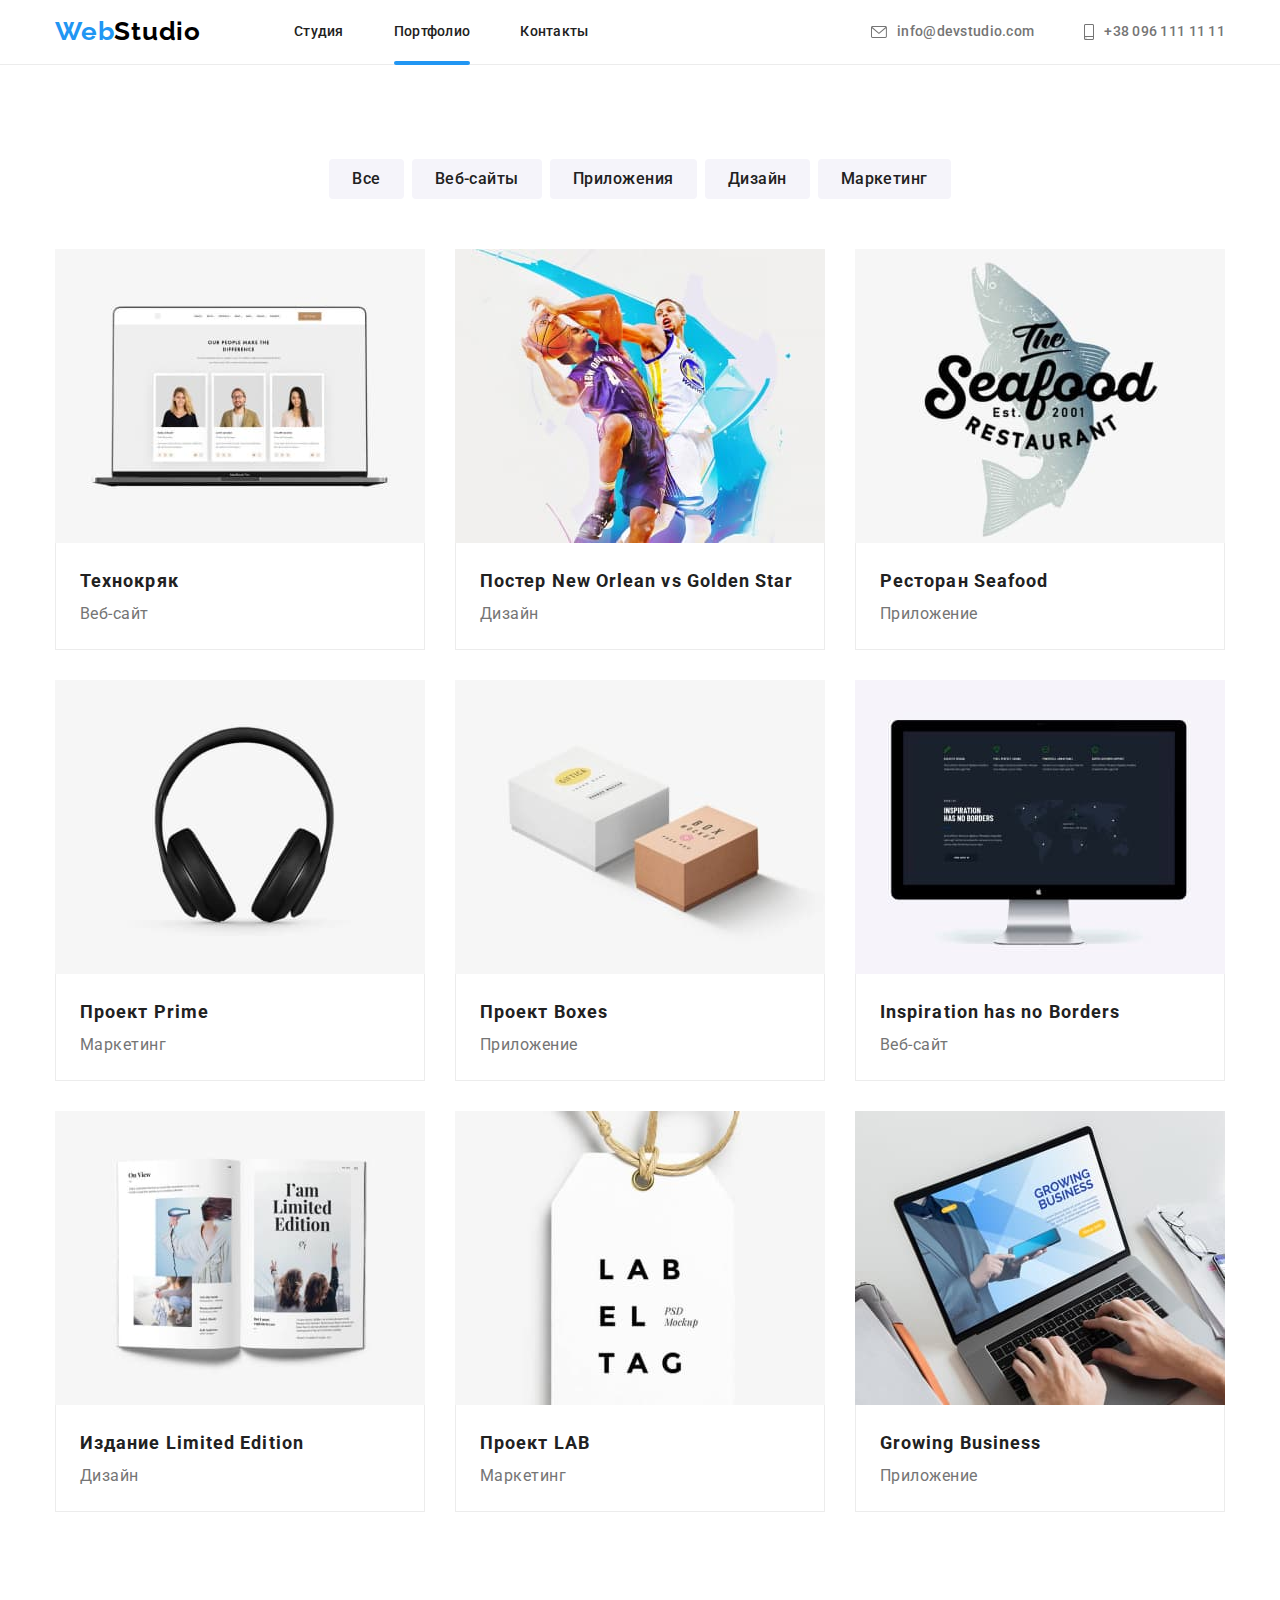
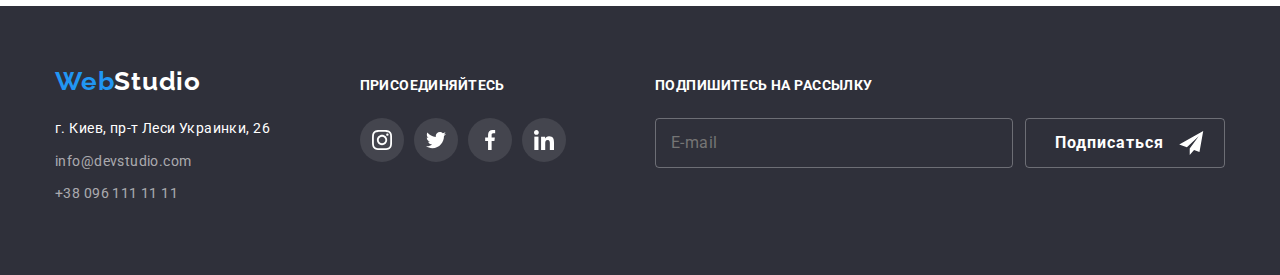
==== commit 8a1add28: "add new icon phone and styles" ====
--- a/portfolio.html
+++ b/portfolio.html
@@ -62,9 +62,9 @@
           <li class="contacts-link">
             <a class="link link-phone" href="tel:+380961111111">
               <div class="icon">
-                <svg class="icon-link-phone" width="16" height="12">
-                  <use
-                    href="./images/icons/symbol-defs.svg#icon-smartphone1"
+                <svg class="icon-link-phone" width="10" height="16">
+                  <use
+                    href="./images/icons/symbol-defs.svg#icon-smartphone"
                   ></use>
                 </svg>
               </div>
--- a/css/main.css
+++ b/css/main.css
@@ -90,7 +90,8 @@
   transition: background-color 250ms var(--timing-function);
 }
 
-.mamber-social-link:focus, .mamber-social-link:hover {
+.mamber-social-link:focus,
+.mamber-social-link:hover {
   background-color: #2196f3;
 }
 
@@ -272,7 +273,8 @@
   cursor: pointer;
   border: 1px solid transparent;
   border-radius: 4px;
-  box-shadow: 0px 1px 3px rgba(0, 0, 0, 0.12), 0px 1px 1px rgba(0, 0, 0, 0.14), 0px 2px 1px rgba(0, 0, 0, 0.2);
+  box-shadow: 0px 1px 3px rgba(0, 0, 0, 0.12), 0px 1px 1px rgba(0, 0, 0, 0.14),
+    0px 2px 1px rgba(0, 0, 0, 0.2);
 }
 
 .modal-btn:hover {
@@ -386,7 +388,9 @@
   background-color: var(--background-btn);
   border: 1px solid transparent;
   cursor: pointer;
-  transition: box-shadow 250ms var(--timing-function), color 250ms var(--timing-function), background-color 250ms var(--timing-function);
+  transition: box-shadow 250ms var(--timing-function),
+    color 250ms var(--timing-function),
+    background-color 250ms var(--timing-function);
 }
 
 .title-btn-portfolio:hover,
@@ -413,7 +417,8 @@
   letter-spacing: 0.06em;
   color: white;
   fill: white;
-  transition: border-color 250ms var(--timing-function), background-color 250ms var(--timing-function);
+  transition: border-color 250ms var(--timing-function),
+    background-color 250ms var(--timing-function);
 }
 
 .btn-footer-proposition:hover {
@@ -610,7 +615,12 @@
   margin-left: auto;
   margin-right: auto;
   outline: 1px solid black;
-  background-image: linear-gradient(to right, rgba(47, 48, 58, 0.4), rgba(47, 48, 58, 0.4)), url("../images/Img.jpg");
+  background-image: linear-gradient(
+      to right,
+      rgba(47, 48, 58, 0.4),
+      rgba(47, 48, 58, 0.4)
+    ),
+    url("../images/Img.jpg");
   background-repeat: no-repeat;
   background-size: cover;
   background-position: center;
@@ -784,7 +794,6 @@
 
 .card-mamber {
   width: 270px;
-  border: 1px solid transparent;
   border-radius: 0px 0px 4px 4px;
   box-shadow: 0px 4px 4px rgba(0, 0, 0, 0.25);
   background-color: #fff;
@@ -972,7 +981,7 @@
 
 .icon-link-phone:hover,
 .icon-link-phone:focus {
-  fill: var(--link-accent);
+  fill: var(--accent-color);
 }
 
 .logo {
@@ -1097,7 +1106,7 @@
 .link-cards-portfolio {
   display: flex;
   flex-direction: column;
-  width: calc(100%-60px)/3;
+  width: calc(100%-60px) / 3;
   margin-top: 30px;
   margin-right: 30px;
   margin-bottom: 0;
@@ -1240,7 +1249,7 @@
 
 .footer-social-icon {
   display: flex;
-  fill: var(--link-color-second);
+  fill: #fff;
 }
 
 .footer-social-link:hover,
@@ -1294,4 +1303,4 @@
 .email-footer-proposition:hover {
   border-color: var(--accent-color);
 }
-/*# sourceMappingURL=main.css.map */+/*# sourceMappingURL=main.css.map */
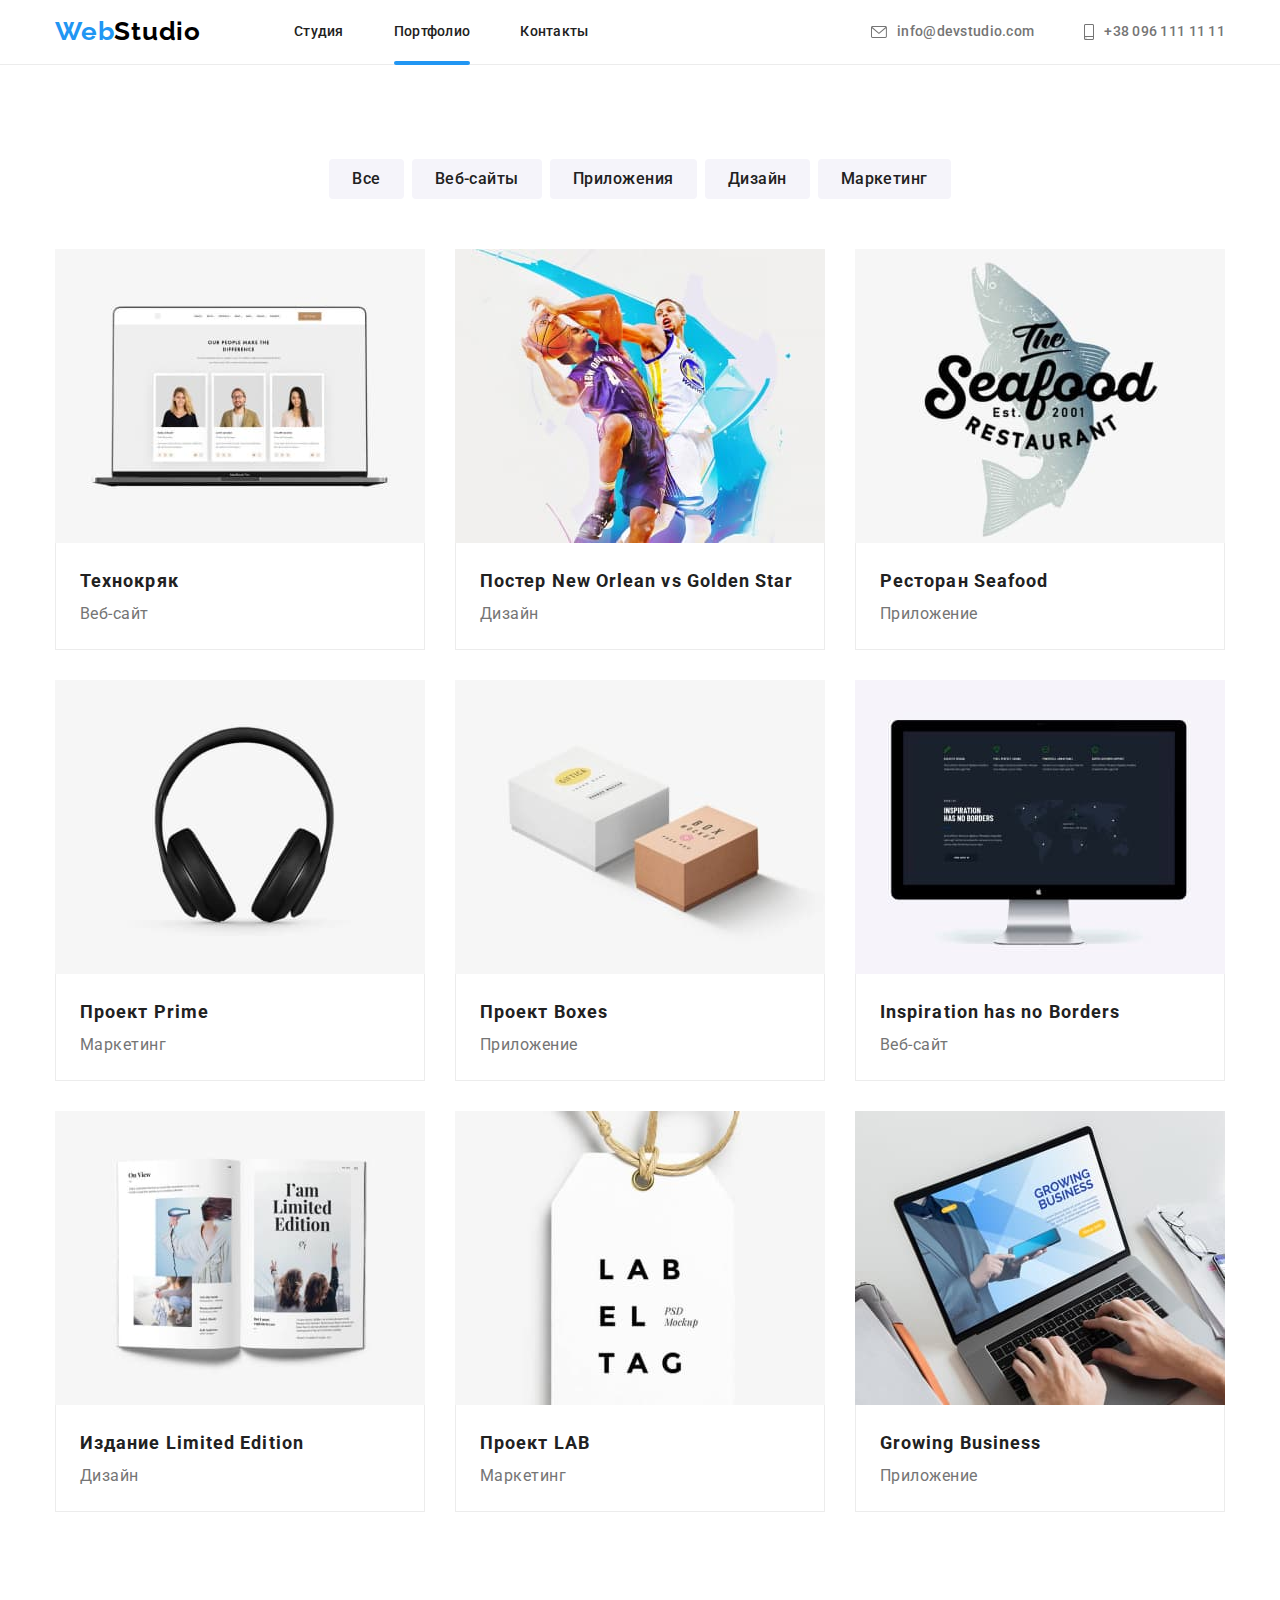
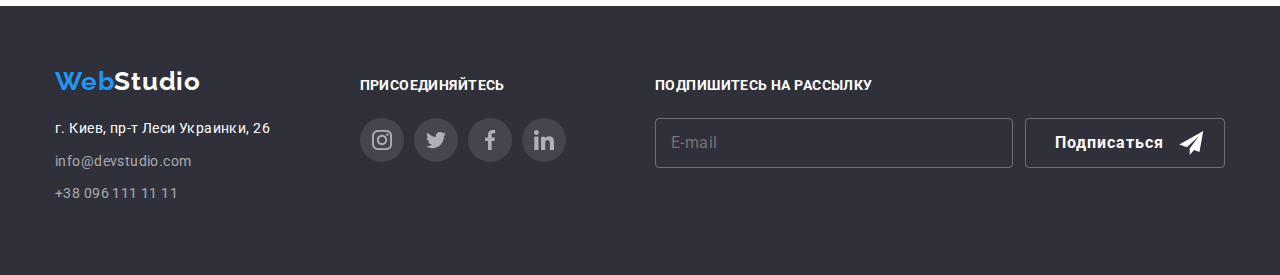
==== commit 0c183177: "add connection main.min.scss" ====
--- a/portfolio.html
+++ b/portfolio.html
@@ -22,6 +22,7 @@
       href="https://cdnjs.cloudflare.com/ajax/libs/modern-normalize/1.1.0/modern-normalize.min.css"
     />
     <link rel="stylesheet" href="./css/main.css" />
+    <link rel="stylesheet" href="./css/main.min.css" />
   </head>
 
   <body>
--- a/css/main.min.css
+++ b/css/main.min.css
@@ -0,0 +1,2 @@
+:root{--main-title-color: #ffffff;--second-title-color: #212121;--main-text-color: #757575;--second-text-color: rgba(255, 255, 255, 0.6);--third-text-color: #212121;--accent-color: #2196f3;--first-btn-color: #2196f3;--second-btn-color: #ffffff;--third-btn-color: #212121;--background-btn: #f5f4fa;--header-text-color: #ffffff;--header-second-text-color: #212121;--header-third-text-color: #757575;--footer-text-color: #ffffff;--footer-second-link-color: rgba(255, 255, 255, 0.6);--header-mail-color: #2196f3;--logo-color: #000000;--logo-color-footer: #fff;--logo-span-color: #2196f3;--link-color: #212121;--second-link-color: #757575;--link-accent: #2196f3;--border-color-head: #ececec;--background-color-footer: #2f303a;--background-color-team: #f5f4fa;--link-color-second: #afb1b8;--timing-function: cubic-bezier(0.4, 0, 0.2, 1)}P h1,h2,h3,h4,h5,h6{margin:0}ul{margin:0;padding:0}img{display:block;max-width:100%}button{cursor:pointer}.conteiner-footer-social-links{display:block;padding:0;margin:0}.social-list-footer{display:flex;align-items:center;justify-content:center}.social-team-list{display:flex;align-items:center;justify-content:center;margin-top:16px}.social-team-item{width:44px;height:44px;display:flex}.social-team-item+.social-team-item{margin-left:10px}.mamber-social-link{width:100%;height:100%;border-radius:50%;display:flex;align-items:center;justify-content:center;transition:background-color 250ms var(--timing-function)}.mamber-social-link:focus,.mamber-social-link:hover{background-color:#2196f3}.mamber-social-icon{display:flex;fill:var(--link-color-second);transition:fill 250ms var(--timing-function)}.mamber-social-link:hover .mamber-social-icon,.mamber-social-link:focus .mamber-social-icon{fill:#fff}.conteiner{width:1200px;padding-left:15px;padding-right:15px;margin-left:auto;margin-right:auto;padding-top:-94px;padding-bottom:-94px}body{font-family:Roboto, sans-serif;margin:0}.list{list-style:none;text-decoration:none;padding:0}.link{text-decoration:none;font-weight:500;font-size:14px;line-height:1.14;letter-spacing:0.02em;color:var(--second-link-color);cursor:pointer;transition:color 250ms var(--timing-function)}.visually-hidden{position:absolute;clip:rect(0 0 0 0);width:1px;height:1px;margin:-1px;border:0;padding:0;overflow:hidden}.backdrop{width:100vw;height:100vh;background-color:rgba(0,0,0,0.2);position:fixed;top:0;left:0;transition:opacity 250ms linear, visibility 250ms linear;visibility:visible;opacity:1}.backdrop .is-hidden .modal{transform:scale(1.5) rotate(180deg);transition:transform 250ms perspective-origin 250ms}.modal{width:528px;min-height:581px;background-color:#fff;border-radius:4px;top:50%;left:50%;bottom:0;padding:40px;align-items:center;transform:translate(-50%, -50%);position:absolute;transition:transform 250ms, perspective-origin 250ms}.modal-close{width:30px;height:30px;background-color:transparent;border:1px solid rgba(0,0,0,0.292);border-radius:50%;position:absolute;top:10px;right:10px;display:flex;align-items:center;justify-content:center}.is-hidden{visibility:hidden;opacity:0;pointer-events:none}.title-modal{font-weight:700;font-size:20px;line-height:1.15;text-align:center;letter-spacing:0.03em;margin-bottom:12px;margin-top:0;color:var(--second-title-color)}.modal-form-input{width:100%;height:40px;border:1px solid rgba(33,33,33,0.2);border-radius:4px;padding-left:42px;padding-right:12px;margin:0;color:var(--main-text-color);font-weight:600;cursor:pointer;outline:none;transition:border-color 250ms var(--timing-function)}.modal-form-input:focus{border-color:var(--accent-color)}.modal-form-input:focus+.icone-modal-form{fill:var(--accent-color)}.title-input{font-weight:400;font-size:12px;line-height:1.16;letter-spacing:0.01em;color:var(--main-text-color);display:block;margin-bottom:4px}.modal-field{display:block;margin-bottom:10px}.input-wrap{position:relative}.modal-form-text{width:100%;height:120px;border:1px solid rgba(33,33,33,0.2);border-radius:4px;padding:12px 16px;resize:none}.modal-btn{width:200px;height:50px;display:block;margin:auto;background-color:var(--accent-color);color:var(--main-title-color);cursor:pointer;border:1px solid transparent;border-radius:4px;box-shadow:0px 1px 3px rgba(0,0,0,0.12),0px 1px 1px rgba(0,0,0,0.14),0px 2px 1px rgba(0,0,0,0.2)}.modal-btn:hover{box-shadow:0px 4px 4px rgba(0,0,0,0.25)}.icone-modal-form{position:absolute;left:12px;top:50%;transform:translateY(-50%);transition:fill 250ms var(--timing-function)}.check-row{display:inline-block;align-items:center;margin-top:20px;margin-bottom:30px}.check-text{font-weight:normal;font-size:14px;line-height:1.71;letter-spacing:0.03em;display:flex;align-items:center;color:var(--main-text-color)}.check-item{width:16px;height:15px;border:2px solid #212121;border-radius:2px;margin-right:8.38px;display:flex;align-items:center;justify-content:center}.icone-check{fill:#fff}.modal-check:checked+.check-text .check-item{background-color:var(--accent-color);border:none}.policy-link{color:var(--accent-color)}.title-team{margin-bottom:50px;margin-top:0;font-weight:bold;font-size:36px;line-height:1.16;text-align:center;letter-spacing:0.03em;color:var(--second-title-color)}.title-work{margin-bottom:0;margin-top:0;font-weight:700;font-size:18px;line-height:2;letter-spacing:0.06em;color:var(--second-title-color)}.title-clients{margin-bottom:50px;margin-top:0;font-weight:bold;font-size:36px;line-height:1.16;text-align:center;letter-spacing:0.03em;color:var(--second-title-color)}.list-btn{display:flex;align-items:center;justify-content:center;margin-bottom:50px}.list-btn .title-btn+.title-btn{margin-left:8px}.title-btn-portfolio{display:inline-block;border-radius:4px;padding:6px 22px;font-family:inherit;font-style:normal;font-weight:500;font-size:16px;line-height:1.62;text-align:center;letter-spacing:0.03em;color:var(--third-btn-color);background-color:var(--background-btn);border:1px solid transparent;cursor:pointer;transition:box-shadow 250ms var(--timing-function),color 250ms var(--timing-function),background-color 250ms var(--timing-function)}.title-btn-portfolio:hover,.title-btn-portfolio:focus{color:var(--second-btn-color);background-color:var(--first-btn-color);box-shadow:0px 4px 4px rgba(0,0,0,0.25)}.btn-footer-proposition{display:flex;width:200px;height:50px;align-items:center;padding-left:29px;background-color:transparent;box-sizing:border-box;border:1px solid rgba(255,255,255,0.3);border-radius:4px;font-weight:700;font-size:16px;line-height:1.87;text-align:center;letter-spacing:0.06em;color:#fff;fill:#fff;transition:border-color 250ms var(--timing-function),background-color 250ms var(--timing-function)}.btn-footer-proposition:hover{border-color:var(--accent-color);background-color:var(--accent-color)}.header{display:flex;border-bottom:1px solid var(--border-color-head)}.header-main{display:flex;align-items:center;justify-content:space-around}.header-navigation{display:flex;align-items:center;justify-content:center;text-decoration:none;font-weight:700;font-size:26px;line-height:1.19;letter-spacing:0.03em;color:var(--header-second-text-color)}.header-list{display:flex}.header-list .header-item+.header-item{margin-left:50px}.header-item:last-child{margin-right:0}.header-link{display:block;position:relative;padding-top:24px;padding-bottom:24px;font-weight:500;font-size:14px;line-height:1.14;letter-spacing:0.02em;text-decoration:none;color:var(--link-color)}.conteiner-footer{display:flex;background-color:var(--background-color-footer);padding-top:60px;padding-bottom:60px;margin-left:0;margin-right:0}.footer-main{display:flex;align-items:baseline;justify-content:space-between}.conteiner-footer-inform{display:block;padding:0;margin:0}.address{display:flex;padding-bottom:9px;font-style:normal;font-weight:normal;font-size:14px;line-height:1.71;letter-spacing:0.03em;color:var(--footer-text-color)}.title-social-links{margin-bottom:20px;font-weight:bold;font-size:14px;line-height:1.71;letter-spacing:0.03em;text-transform:uppercase;color:var(--footer-text-color)}.list-link-footer{display:block}.footer-link{display:block;margin-bottom:9px;font-weight:normal;font-size:14px;line-height:1.71;letter-spacing:0.03em;color:var(--footer-second-link-color);background-color:#2f303a}.social-footer-item{width:44px;height:44px;display:flex}.social-footer-item+.social-footer-item{margin-left:10px}.footer-social-link{width:100%;height:100%;border-radius:50%;background-color:#44454e;display:flex;align-items:center;justify-content:center;transition:background-color 250ms var(--timing-function)}.footer-social-icon{display:flex;fill:var(--link-color-second)}.footer-social-link:hover,.footer-social-link:focus{background-color:#2196f3}.footer-social-link:hover .footer-social-icon,.footer-social-link:focus .footer-social-icon{fill:#fff}.conteiner-footer-proposition{display:block}.footer-form{display:flex;align-items:center}.footer-title-proposition{margin-bottom:20px;font-weight:bold;font-size:14px;line-height:1.71;letter-spacing:0.03em;text-transform:uppercase;color:var(--footer-text-color)}.email-footer-proposition{width:358px;height:50px;margin-right:12px;padding-left:15px;font-weight:normal;font-size:16px;line-height:1.25;display:flex;box-sizing:border-box;align-items:center;letter-spacing:0.03em;color:rgba(226,226,226,0.6);border:1px solid rgba(255,255,255,0.3);border-radius:4px;background-color:transparent;transition:border-color 250ms var(--timing-function)}.email-footer-proposition:hover{border-color:var(--accent-color)}.hero-main{max-width:1600px;height:600px;margin-left:auto;margin-right:auto;outline:1px solid black;background-image:linear-gradient(to right, rgba(47,48,58,0.4), rgba(47,48,58,0.4)),url("../images/Img.jpg");background-repeat:no-repeat;background-size:cover;background-position:center;background-color:rgba(47,48,58,0.4);text-align:center;justify-content:center;padding-top:200px;padding-bottom:200px}.hero-btn{display:inline-block;justify-content:center;border-radius:4px;padding:10px 32px;min-width:200px;min-height:50px;justify-content:center;border:1px solid transparent;text-align:center;font-weight:500;font-size:14px;line-height:1.14;letter-spacing:0.02em;color:var(--second-btn-color);background-color:var(--first-btn-color)}.conteiner-hero{padding-top:94px;padding-bottom:94px;margin:0}.main-title{margin-top:0;margin-bottom:30px;font-weight:900;font-size:44px;line-height:1.36;text-align:center;letter-spacing:0.06em;text-transform:uppercase;color:var(--main-title-color)}.list-specification{display:flex;margin:0}.list-specification .item-specification+.item-specification{margin-left:30px}.item-specification{display:block;width:270px;margin:0;padding:0}.thumb{width:270px;height:120px;background-color:#f5f4fa;margin-bottom:30px;display:flex;justify-content:center;align-items:center}.thumb>.item-specification-thumb{margin:25px 102.34px;object-position:center}.title-specification{margin:0;padding-top:0;margin-bottom:10px;font-weight:700;font-size:14px;line-height:1.14;letter-spacing:0.03em;text-transform:uppercase;color:var(--third-text-color)}.content-specification{margin:0;padding:0;font-size:14px;line-height:1.71;letter-spacing:0.03em;color:var(--main-text-color)}.conteiner-work{display:block;text-align:center;padding-bottom:94px;padding-left:0;padding-right:0}.hero-title-work{font-style:normal;font-weight:bold;font-size:36px;line-height:1.16;text-align:center;letter-spacing:0.03em;padding:0;margin-top:0;margin-bottom:50px}.list-work{display:flex;margin:0;justify-content:space-between}.list-work-foto{display:flex;width:370px;position:relative}.list-work .list-work-foto+.list-work-foto{margin-left:30px}.work-proposition{display:flex;position:absolute;width:370px;height:70px;bottom:0;background-color:rgba(47,48,58,0.8)}.work-proposition-name{display:flex;width:100%;align-items:center;justify-content:center;font-weight:bold;font-size:14px;line-height:1.14;text-align:center;letter-spacing:0.03em;text-transform:uppercase;color:var(--main-title-color)}.conteiner-team{margin:0;padding-top:94px;padding-bottom:94px;background-color:var(--background-color-team)}.list-team{display:flex;justify-content:center;margin:0;padding:0}.card-mamber{width:270px;border:1px solid transparent;border-radius:0px 0px 4px 4px;box-shadow:0px 4px 4px rgba(0,0,0,0.25);background-color:#fff}.list-team .card-mamber+.card-mamber{margin-left:30px}.foto-mamber{display:block;min-width:100%;height:auto}.footer-card{flex-grow:1;margin:0;padding-top:30px;padding-bottom:30px;border:1px solid transparent}.name-mamber{margin:0;padding-bottom:10px;padding-left:auto;font-weight:500;font-size:16px;line-height:1.18;text-align:center;letter-spacing:0.03em;color:var(--second-title-color)}.position-mamber{margin:0;font-weight:normal;font-size:16px;line-height:1.18;text-align:center;letter-spacing:0.03em;color:var(--main-text-color)}.clients{margin:0;padding-top:94px;padding-bottom:94px}.list-clients{display:flex;justify-content:center;margin:0;padding:0}.card-client{display:block;justify-content:center;align-items:center;width:170px;height:92px}.card-client+.card-client{margin-left:30px}.item-client{display:flex;width:100%;height:100%;align-items:center;justify-content:center;border:1px solid #afb1b8;border-radius:4px;transition:fill 250ms var(--timing-function)}.logo-client{fill:#afb1b8}.item-client:hover,.item-client:focus{border-color:var(--accent-color)}.item-client:hover .logo-client,.item-client:focus .logo-client{fill:var(--accent-color)}.current::after{content:"";display:block;position:absolute;width:100%;height:4px;background-color:var(--accent-color);border-radius:2px;left:0;bottom:-1px}.link:hover,.link:focus{color:var(--link-accent)}.link-contacts{display:inline-flex;align-items:center;margin-left:auto;font-weight:500;font-size:14px;line-height:1.14;letter-spacing:0.02em;color:var(--second-link-color)}.contacts-link{display:flex;padding-top:10px;padding-bottom:10px}.link-contacts .contacts-link+.contacts-link{margin-left:50px}.icon{display:flex;margin-right:10px;align-items:center;justify-content:center}.link-mail{display:flex;align-items:center;justify-content:center;transition:color 250ms var(--timing-function)}.link-mail:hover,.link-mail:focus{color:var(--accent-color)}.icon-link-mail:hover,.icon-link-mail:focus{color:var(--link-accent)}.icon-link-mail{display:flex;align-items:center;justify-content:center;fill:currentColor;transition:color 250ms var(--timing-function)}.link-phone{display:flex;align-items:center;justify-content:center;transition:color 250ms var(--timing-function)}.link-phone:hover,.link-phone:focus{color:var(--accent-color)}.icon-link-phone{display:flex;align-items:center;justify-content:center;fill:currentColor;transition:fill 250ms var(--timing-function)}.icon-link-phone:hover,.icon-link-phone:focus{fill:var(--link-accent)}.logo{font-family:Raleway;text-decoration:none;margin-right:93px;margin-left:0;font-weight:700;font-size:26px;line-height:1.19;letter-spacing:0.03em;color:var(--logo-color)}.logo-footer{display:inline-flex;color:var(--logo-color-footer);margin:0;margin-bottom:20px}.logo-span{font-family:Raleway;text-decoration:none;font-weight:bold;font-size:26px;line-height:31px;letter-spacing:0.03em;color:var(--logo-span-color)}.header{display:flex;border-bottom:1px solid var(--border-color-head)}.header-main{display:flex;align-items:center;justify-content:space-around}.header-navigation{display:flex;align-items:center;justify-content:center;text-decoration:none;font-weight:700;font-size:26px;line-height:1.19;letter-spacing:0.03em;color:var(--header-second-text-color)}.header-list{display:flex}.header-list .header-item+.header-item{margin-left:50px}.header-item:last-child{margin-right:0}.header-link{display:block;position:relative;padding-top:24px;padding-bottom:24px;font-weight:500;font-size:14px;line-height:1.14;letter-spacing:0.02em;text-decoration:none;color:var(--link-color)}.conteiner-hero-portfolio{padding-top:94px;padding-bottom:94px}.hero-portfolio{display:flex;flex-wrap:wrap}.conteiner-portfolio-cards{display:flex;flex-wrap:wrap;margin-top:94px;margin-bottom:94px;margin-left:auto;margin-right:auto}.list-portfolio{display:flex;flex-wrap:wrap;padding-left:auto;padding-right:auto}.portfolio-foto{position:relative;width:370px;height:294px;overflow:hidden;transition:transform 250ms var(--timing-function)}.text-window-portfolio{font-weight:normal;font-size:18px;line-height:1.56;letter-spacing:0.03em;color:var(--main-title-color)}.link-cards-portfolio{display:flex;flex-direction:column;width:calc(100%-60px)/3;margin-top:30px;margin-right:30px;margin-bottom:0;cursor:pointer;transition:box-shadow 250ms var(--timing-function)}.portfolio-foto-window{display:inline-block;justify-content:center;align-items:center;padding:63px 24px;position:absolute;content:"";width:100%;height:100%;top:0;left:0;opacity:0;background-color:var(--accent-color);transition:transform 250ms var(--timing-function);transform:translateY(100%)}.cards-portfolio:hover .portfolio-foto-window{transform:translateY(0);opacity:1}.link-cards-portfolio:nth-child(-n+3){margin-top:0}.link-cards-portfolio:nth-child(3n){margin-right:0}.cards-portfolio>.card-portfolio-footer{flex-grow:1;margin-top:0;padding-left:24px;padding-right:24px;padding-top:20px;padding-bottom:20px;border:1px solid var(--border-color-head);border-top:transparent}.link-cards-portfolio:hover{box-shadow:0px 4px 4px rgba(0,0,0,0.25)}.name-work{margin-top:0;margin-bottom:0;font-weight:normal;font-size:16px;line-height:1.87;letter-spacing:0.03em;color:var(--main-text-color)}.conteiner-footer{display:flex;background-color:var(--background-color-footer);padding-top:60px;padding-bottom:60px;margin-left:0;margin-right:0}.footer-main{display:flex;align-items:baseline;justify-content:space-between}.conteiner-footer-inform{display:block;padding:0;margin:0}.address{display:flex;padding-bottom:9px;font-style:normal;font-weight:normal;font-size:14px;line-height:1.71;letter-spacing:0.03em;color:var(--footer-text-color)}.title-social-links{margin-bottom:20px;font-weight:bold;font-size:14px;line-height:1.71;letter-spacing:0.03em;text-transform:uppercase;color:var(--footer-text-color)}.list-link-footer{display:block}.footer-link{display:block;margin-bottom:9px;font-weight:normal;font-size:14px;line-height:1.71;letter-spacing:0.03em;color:var(--footer-second-link-color);background-color:#2f303a}.social-footer-item{width:44px;height:44px;display:flex}.social-footer-item+.social-footer-item{margin-left:10px}.footer-social-link{width:100%;height:100%;border-radius:50%;background-color:#44454e;display:flex;align-items:center;justify-content:center;transition:background-color 250ms var(--timing-function)}.footer-social-icon{display:flex;fill:var(--link-color-second)}.footer-social-link:hover,.footer-social-link:focus{background-color:#2196f3}.footer-social-link:hover .footer-social-icon,.footer-social-link:focus .footer-social-icon{fill:#fff}.conteiner-footer-proposition{display:block}.footer-form{display:flex;align-items:center}.footer-title-proposition{margin-bottom:20px;font-weight:bold;font-size:14px;line-height:1.71;letter-spacing:0.03em;text-transform:uppercase;color:var(--footer-text-color)}.email-footer-proposition{width:358px;height:50px;margin-right:12px;padding-left:15px;font-weight:normal;font-size:16px;line-height:1.25;display:flex;box-sizing:border-box;align-items:center;letter-spacing:0.03em;color:rgba(226,226,226,0.6);border:1px solid rgba(255,255,255,0.3);border-radius:4px;background-color:transparent;transition:border-color 250ms var(--timing-function)}.email-footer-proposition:hover{border-color:var(--accent-color)}
+/*# sourceMappingURL=main.min.css.map */